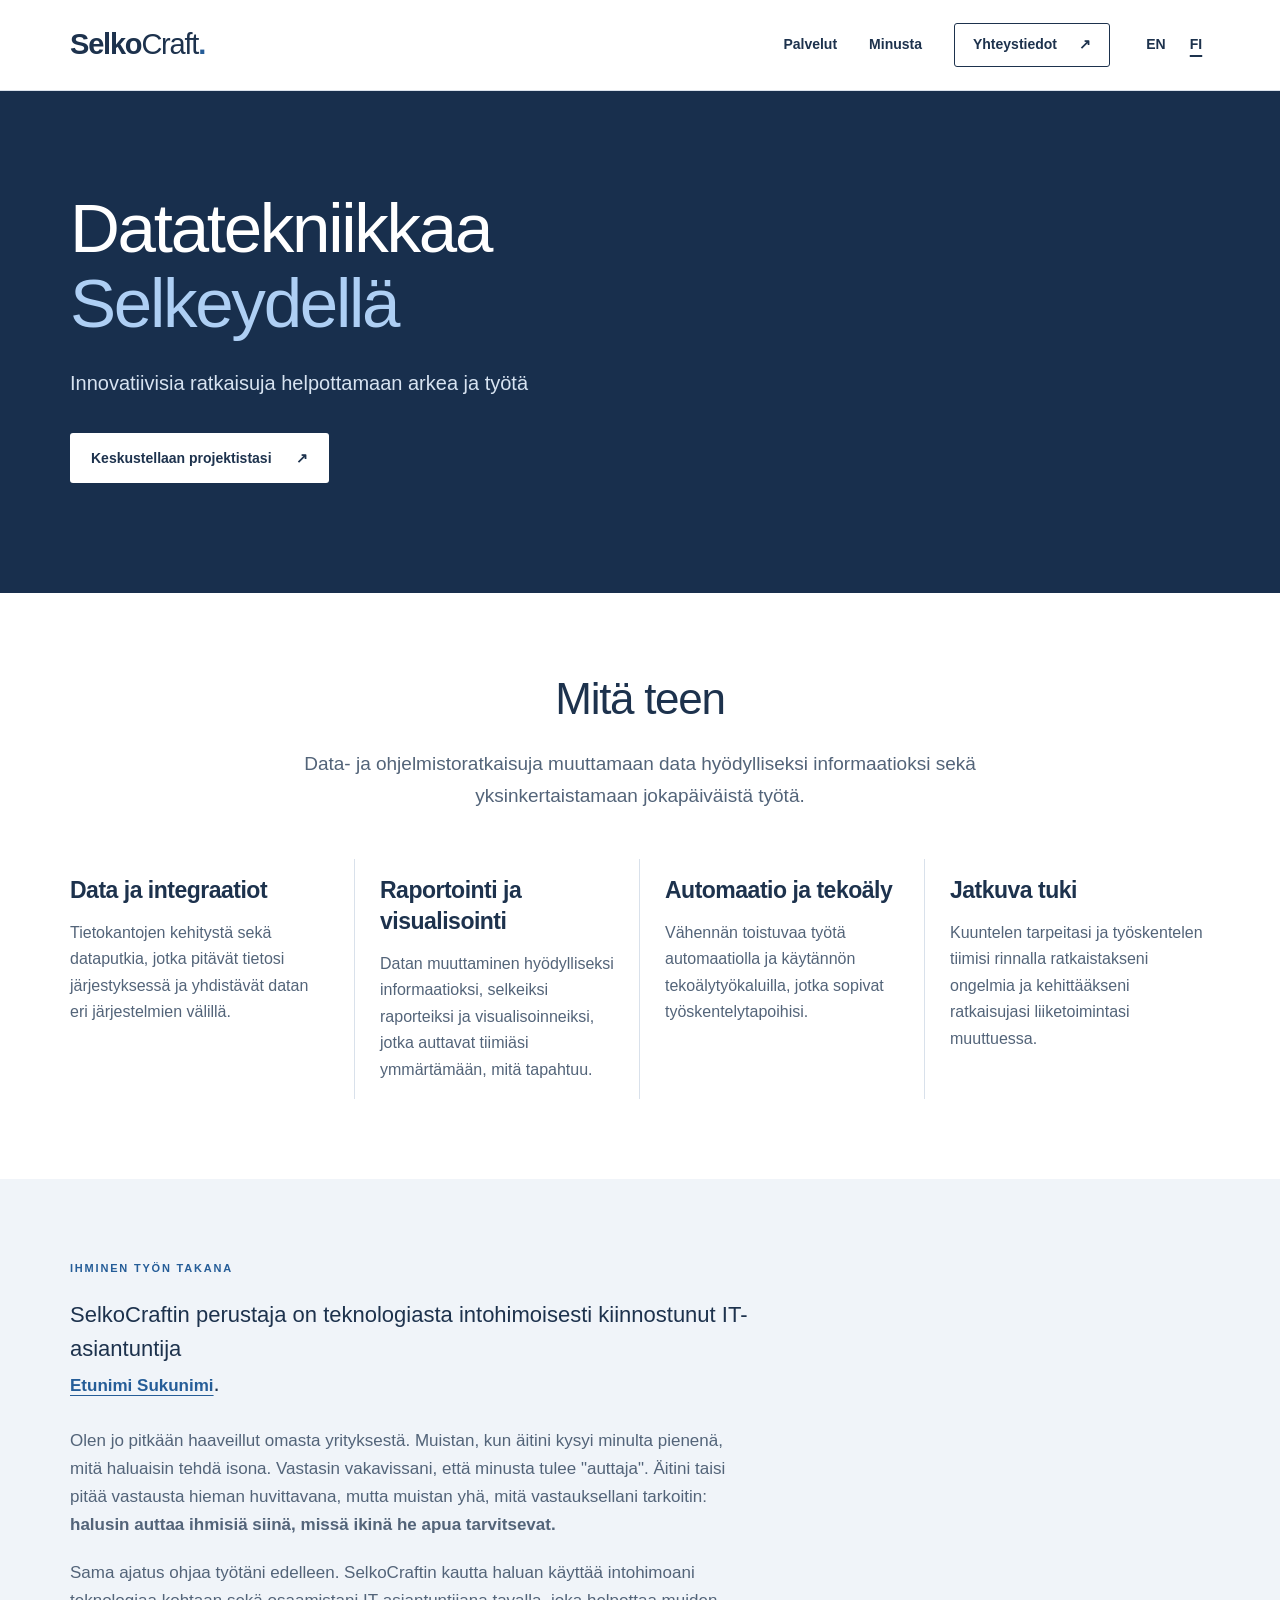
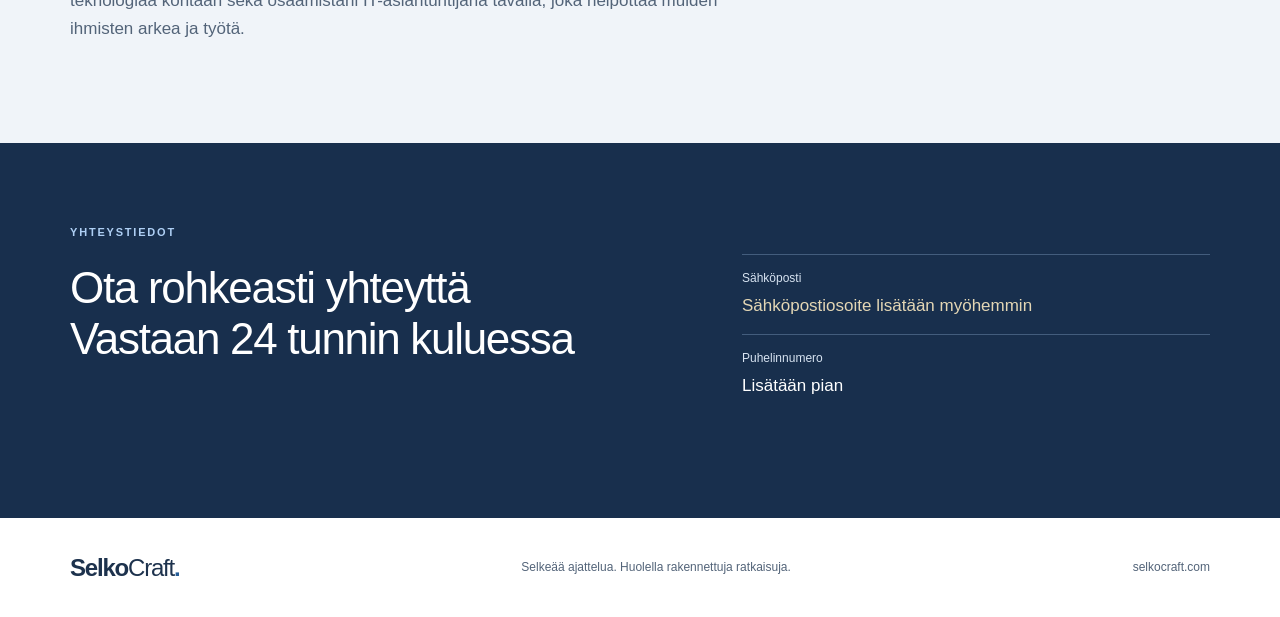
==== fi.html @ 9091d0bf "Initial commit" ====
<!doctype html>
<html lang="fi">
<head>
  <meta charset="utf-8">
  <meta name="viewport" content="width=device-width, initial-scale=1">
  <meta name="description" content="SelkoCraft Oy — datatekniikkaa, integraatioita ja automaatiota. Käytännön ratkaisuja, jotka helpottavat arkea ja työtä.">
  <title>SelkoCraft Oy — Datatekniikkaa Selkeydellä</title>
  <link rel="stylesheet" href="style2.css">
</head>
<body>
  <a class="skip-link" href="#main">Siirry sisältöön</a>

  <header class="site-header">
    <div class="container header-inner">
      <a class="brand" href="#home" aria-label="SelkoCraftin etusivu">Selko<span>Craft</span><span class="brand-mark" aria-hidden="true">.</span></a>
      <nav aria-label="Päävalikko">
        <a href="#services">Palvelut</a>
        <a href="#about">Minusta</a>
        <a class="nav-contact" href="#contact">Yhteystiedot <span aria-hidden="true">↗</span></a>
        <span class="language-switch" role="group" aria-label="Kieli">
          <a href="index.html" lang="en" hreflang="en" aria-label="In English">EN</a>
          <a href="fi.html" lang="fi" hreflang="fi" aria-label="Suomeksi" aria-current="page">FI</a>
        </span>
      </nav>
    </div>
  </header>

  <main id="main">
    <section class="hero home-simple" id="home" aria-labelledby="hero-title">
      <div class="container">
        <div class="home-content">
          <h1 id="hero-title">Datatekniikkaa<br><span>Selkeydellä</span></h1>
          <p class="hero-description">Innovatiivisia ratkaisuja helpottamaan arkea ja työtä</p>
          <a class="button button-light" href="#contact">Keskustellaan projektistasi <span aria-hidden="true">↗</span></a>
        </div>
      </div>
    </section>

    <section class="section services" id="services" aria-labelledby="services-title">
      <div class="container">
        <div class="services-heading">
          <h2 id="services-title">Mitä teen</h2>
          <p>Data- ja ohjelmistoratkaisuja muuttamaan data hyödylliseksi informaatioksi sekä yksinkertaistamaan jokapäiväistä työtä.</p>
        </div>
        <div class="service-areas">
          <article class="service-area">
            <h3>Data ja integraatiot</h3>
            <p>Tietokantojen kehitystä sekä dataputkia, jotka pitävät tietosi järjestyksessä ja yhdistävät datan eri järjestelmien välillä.</p>
          </article>
          <article class="service-area">
            <h3>Raportointi ja visualisointi</h3>
            <p>Datan muuttaminen hyödylliseksi informaatioksi, selkeiksi raporteiksi ja visualisoinneiksi, jotka auttavat tiimiäsi ymmärtämään, mitä tapahtuu.</p>
          </article>
          <article class="service-area">
            <h3>Automaatio ja tekoäly</h3>
            <p>Vähennän toistuvaa työtä automaatiolla ja käytännön tekoälytyökaluilla, jotka sopivat työskentelytapoihisi.</p>
          </article>
          <article class="service-area">
            <h3>Jatkuva tuki</h3>
            <p>Kuuntelen tarpeitasi ja työskentelen tiimisi rinnalla ratkaistakseni ongelmia ja kehittääkseni ratkaisujasi liiketoimintasi muuttuessa.</p>
          </article>
        </div>
      </div>
    </section>

    <section class="section about" id="about" aria-labelledby="about-title">
      <div class="container">
        <div class="about-story">
          <div class="story-header">
            <h2 class="eyebrow" id="about-title">IHMINEN TYÖN TAKANA</h2>
          </div>
          <div class="story-prose">
            <p class="story-lead">SelkoCraftin perustaja on teknologiasta intohimoisesti kiinnostunut IT-asiantuntija<br><!-- Paikkamerkki: vaihda linkki perustajan verkkosivuksi ennen julkaisua. -->
              <a class="founder-link" href="https://google.com">Etunimi Sukunimi</a>.</p>
            <p class="story-body">Olen jo pitkään haaveillut omasta yrityksestä. 
              Muistan, kun äitini kysyi minulta pienenä, mitä haluaisin tehdä isona. 
              Vastasin vakavissani, että minusta tulee "auttaja". 
              Äitini taisi pitää vastausta hieman huvittavana, 
              mutta muistan yhä, mitä vastauksellani tarkoitin: <b>halusin auttaa ihmisiä siinä, missä ikinä he apua tarvitsevat.</b></p>
            <p class="story-body">Sama ajatus ohjaa työtäni edelleen. 
              SelkoCraftin kautta haluan käyttää intohimoani teknologiaa kohtaan sekä osaamistani IT-asiantuntijana tavalla, 
              joka helpottaa muiden ihmisten arkea ja työtä.</p>
          </div>
        </div>
      </div>
    </section>

    <section class="section contact" id="contact" aria-labelledby="contact-title">
      <div class="container contact-layout">
        <div>
          <p class="eyebrow">YHTEYSTIEDOT</p>
          <h2 id="contact-title">Ota rohkeasti yhteyttä<br>Vastaan 24 tunnin kuluessa</h2>
        </div>
        <div class="contact-details">
          <dl>
            <div><dt>Sähköposti</dt><dd class="placeholder">Sähköpostiosoite lisätään myöhemmin</dd></div>
            <div><dt>Puhelinnumero</dt><dd>Lisätään pian</dd></div>
          </dl>
        </div>
      </div>
    </section>
  </main>

  <footer class="site-footer">
    <div class="container footer-inner">
      <a class="brand" href="#home">Selko<span>Craft</span><span class="brand-mark" aria-hidden="true">.</span></a>
      <p>Selkeää ajattelua. Huolella rakennettuja ratkaisuja.</p>
      <span class="footer-domain">selkocraft.com</span>
    </div>
  </footer>
</body>
</html>
---- style2.css ----
/* SELKOCRAFT OY
   Shared stylesheet for index.html and fi.html.
   Keep layout, accessibility and responsive rules here. */

/* 1. Theme — shared navy palette for English and Finnish. */
:root {
  --ink: #1d324d;
  --muted: #536479;
  --accent: #255d98;
  --hero: #182f4d;
  --hero-text: #d7e3f1;
  --highlight: #aecff4;
  --paper: #ffffff;
  --soft: #f0f4f9;
  --line: #d9e1eb;
  --content-width: 1140px;
}

/* 2. Base styles, typography and accessible links. */
* {
  box-sizing: border-box;
}

html {
  scroll-padding-top: 112px;
}

body {
  margin: 0;
  background: var(--paper);
  color: var(--ink);
  font-family: "Segoe UI", "Helvetica Neue", Arial, sans-serif;
  font-size: 17px;
  line-height: 1.65;
}

h1, h2, h3, p {
  margin-top: 0;
}

p {
  margin-bottom: 20px;
}

a {
  color: inherit;
  text-decoration: none;
}

a:hover {
  text-decoration: underline;
  text-underline-offset: 5px;
}

a:focus-visible {
  outline: 3px solid #b97528;
  outline-offset: 5px;
}

/* Shared page width. */
.container {
  width: min(var(--content-width), calc(100% - 96px));
  margin-inline: auto;
}

/* Keyboard skip link, revealed when focused. */
.skip-link {
  position: fixed;
  top: -100px;
  left: 16px;
  z-index: 20;
  padding: 12px 18px;
  background: var(--paper);
  color: var(--ink);
}

.skip-link:focus {
  top: 12px;
}

/* 3. Header and main navigation. */
.site-header {
  position: sticky;
  top: 0;
  z-index: 10;
  background: var(--paper);
  border-bottom: 1px solid var(--line);
}

.header-inner {
  display: flex;
  align-items: center;
  justify-content: space-between;
  gap: 28px;
  min-height: 90px;
}

.brand {
  white-space: nowrap;
  font-size: 29px;
  font-weight: 700;
  letter-spacing: -1.2px;
}

.brand > span:not(.brand-mark) {
  font-weight: 400;
}

.brand-mark {
  color: var(--accent);
}

nav {
  display: flex;
  align-items: center;
  gap: 32px;
  font-size: 14px;
  font-weight: 600;
}

nav a {
  display: inline-flex;
  align-items: center;
  min-height: 44px;
}

.nav-contact {
  gap: 22px;
  padding: 7px 18px;
  border: 1px solid var(--ink);
  border-radius: 3px;
}

.nav-contact:hover {
  background: var(--soft);
  text-decoration: none;
}

/* 4. Home section. */
.hero {
  background: var(--hero);
  color: white;
}

.eyebrow {
  margin-bottom: 21px;
  font-size: 11px;
  font-weight: 700;
  letter-spacing: 1.8px;
  color: var(--accent);
}

h1 {
  font-weight: 500;
  line-height: 1.08;
  letter-spacing: -2.3px;
}

h1 span {
  color: var(--highlight);
}

.hero-description {
  color: var(--hero-text);
  line-height: 1.55;
}

.button {
  display: inline-flex;
  align-items: center;
  justify-content: space-between;
  gap: 24px;
  min-height: 50px;
  padding: 13px 21px;
  border-radius: 3px;
  font-size: 14px;
  font-weight: 600;
}

.button-light {
  background: white;
  color: var(--ink);
}

.button-light:hover {
  background: var(--highlight);
  text-decoration: none;
}

/* Shared section spacing. */
.section {
  padding-block: 80px;
}

h2 {
  margin-bottom: 24px;
  font-size: clamp(32px, 3.5vw, 44px);
  font-weight: 500;
  line-height: 1.16;
  letter-spacing: -1.3px;
}

h3 {
  font-weight: 600;
  line-height: 1.35;
  letter-spacing: -0.5px;
}

/* 5. About section background. */
.about {
  background: var(--soft);
}

/* 6. Contact section. */
.contact {
  background: var(--hero);
  color: white;
}

.contact-layout {
  display: grid;
  grid-template-columns: 1.1fr 0.9fr;
  gap: 100px;
}

.contact .eyebrow {
  color: var(--highlight);
}

.contact-details {
  padding-top: 7px;
}

.contact-details dl {
  margin: 24px 0;
}

.contact-details dl > div {
  border-top: 1px solid #435d7d;
  padding-block: 14px;
}

.contact-details dt {
  font-size: 12px;
  color: var(--hero-text);
}

.contact-details dd {
  margin: 3px 0 0;
  font-size: 17px;
}

.placeholder {
  color: #e4d7b5;
}

/* 7. Footer. */
.footer-inner {
  display: flex;
  align-items: center;
  justify-content: space-between;
  gap: 24px;
  padding-block: 30px;
}

.footer-inner .brand {
  font-size: 24px;
}

.footer-inner p, .footer-domain {
  margin: 0;
  color: var(--muted);
  font-size: 12px;
}

/* Responsive layout — tablet. */
@media (max-width: 950px) {
  .container {
    width: calc(100% - 48px);
  }

  .contact-layout {
    gap: 45px;
  }
}

/* Responsive layout — phone. */
@media (max-width: 700px) {
  html {
    scroll-padding-top: 134px;
  }

  .container {
    width: calc(100% - 40px);
  }

  .header-inner {
    flex-wrap: wrap;
    justify-content: center;
    gap: 4px;
    padding-block: 12px;
  }

  .brand {
    font-size: 26px;
  }

  nav {
    justify-content: center;
    width: 100%;
    gap: 26px;
    font-size: 13px;
  }

  .nav-contact {
    border: 0;
    padding-inline: 0;
    gap: 8px;
  }

  .contact-layout {
    grid-template-columns: 1fr;
    gap: 32px;
  }

  h1 {
    font-size: clamp(39px, 8.8vw, 56px);
    letter-spacing: -1.6px;
  }

  .hero-description {
    font-size: 19px;
  }

  .section {
    padding-block: 52px;
  }

  .footer-inner {
    flex-wrap: wrap;
    gap: 12px 24px;
  }

  .footer-domain {
    width: 100%;
  }
}

/* Home layout — one left-aligned content block. */
.home-simple {
  padding: 100px 0 110px;
  text-align: left;
}

.home-simple .home-content {
  max-width: 760px;
  margin: 0;
}

.home-simple h1 {
  font-size: clamp(44px, 5.4vw, 72px);
  margin-bottom: 0;
}

.home-simple .hero-description {
  max-width: 510px;
  margin: 28px 0 34px;
  font-size: 20px;
}

/* Responsive layout — phone. */
@media (max-width: 700px) {
  .home-simple {
    padding: 62px 0 68px;
  }

  .home-simple h1 {
    font-size: clamp(39px, 9vw, 56px);
  }
}

.services-heading > p {
  color: var(--muted);
  font-size: 19px;
  margin-bottom: 0;
}

.service-area h3 {
  font-size: 23px;
  margin-bottom: 14px;
}

.service-area p {
  color: var(--muted);
  font-size: 16px;
  margin-bottom: 0;
}

/* 8. Services — centered introduction and four open columns. */
.services-heading {
  max-width: 720px;
  margin-bottom: 48px;
  text-align: center;
  margin-inline: auto;
}

.service-areas {
  display: grid;
  grid-template-columns: repeat(4, 1fr);
  gap: 0;
}

.service-area {
  min-width: 0;
  padding: 16px 25px;
  border-right: 1px solid var(--line);
}

.service-area:first-child {
  padding-left: 0;
}

.service-area:last-child {
  padding-right: 0;
  border-right: 0;
}

/* Responsive layout — tablet. */
@media (max-width: 950px) {
  .service-areas {
    grid-template-columns: repeat(2, 1fr);
    gap: 30px;
  }

  .service-area, .service-area:first-child, .service-area:last-child {
    padding: 0;
    border: 0;
  }
}

/* Services — stack into one column. */
@media (max-width: 600px) {
  .service-areas {
    grid-template-columns: 1fr;
  }

  .services-heading {
    text-align: left;
  }

  .service-area {
    padding-top: 20px;
    border-top: 1px solid var(--line);
  }
}

/* 9. Founder story — readable prose and a small section heading. */
.about-story {
  max-width: 760px;
}

.about-story h2.eyebrow {
  font-size: 11px;
  font-weight: 700;
  line-height: 1.65;
  letter-spacing: 1.8px;
  margin-bottom: 21px;
}

.about-story .story-lead {
  font-size: 22px;
  line-height: 1.55;
  color: var(--ink);
}

.about-story .story-body {
  max-width: 680px;
  color: var(--muted);
}

/* 10. Language selector — underline the current language. */
.language-switch {
  display: inline-flex;
  align-items: center;
  gap: 12px;
  white-space: nowrap;
}

.language-switch a {
  justify-content: center;
  min-width: 28px;
}

.language-switch a[aria-current="page"] {
  text-decoration: underline;
  text-decoration-thickness: 2px;
  text-underline-offset: 6px;
}

/* Narrow phones — allow navigation to wrap. */
@media (max-width: 420px) {
  .site-header nav {
    flex-wrap: wrap;
    column-gap: 12px;
    row-gap: 0;
  }

  html {
    scroll-padding-top: 180px;
  }
}

/* Founder website link — smaller than the introduction. */
.about-story .founder-link {
  display: inline-block;
  padding-block: 7px;
  font-size: 17px;
  font-weight: 600;
  color: var(--accent);
  text-decoration: underline;
  text-decoration-thickness: 1px;
  text-underline-offset: 4px;
}

.about-story .founder-link:hover {
  color: var(--ink);
  text-decoration-thickness: 2px;
}
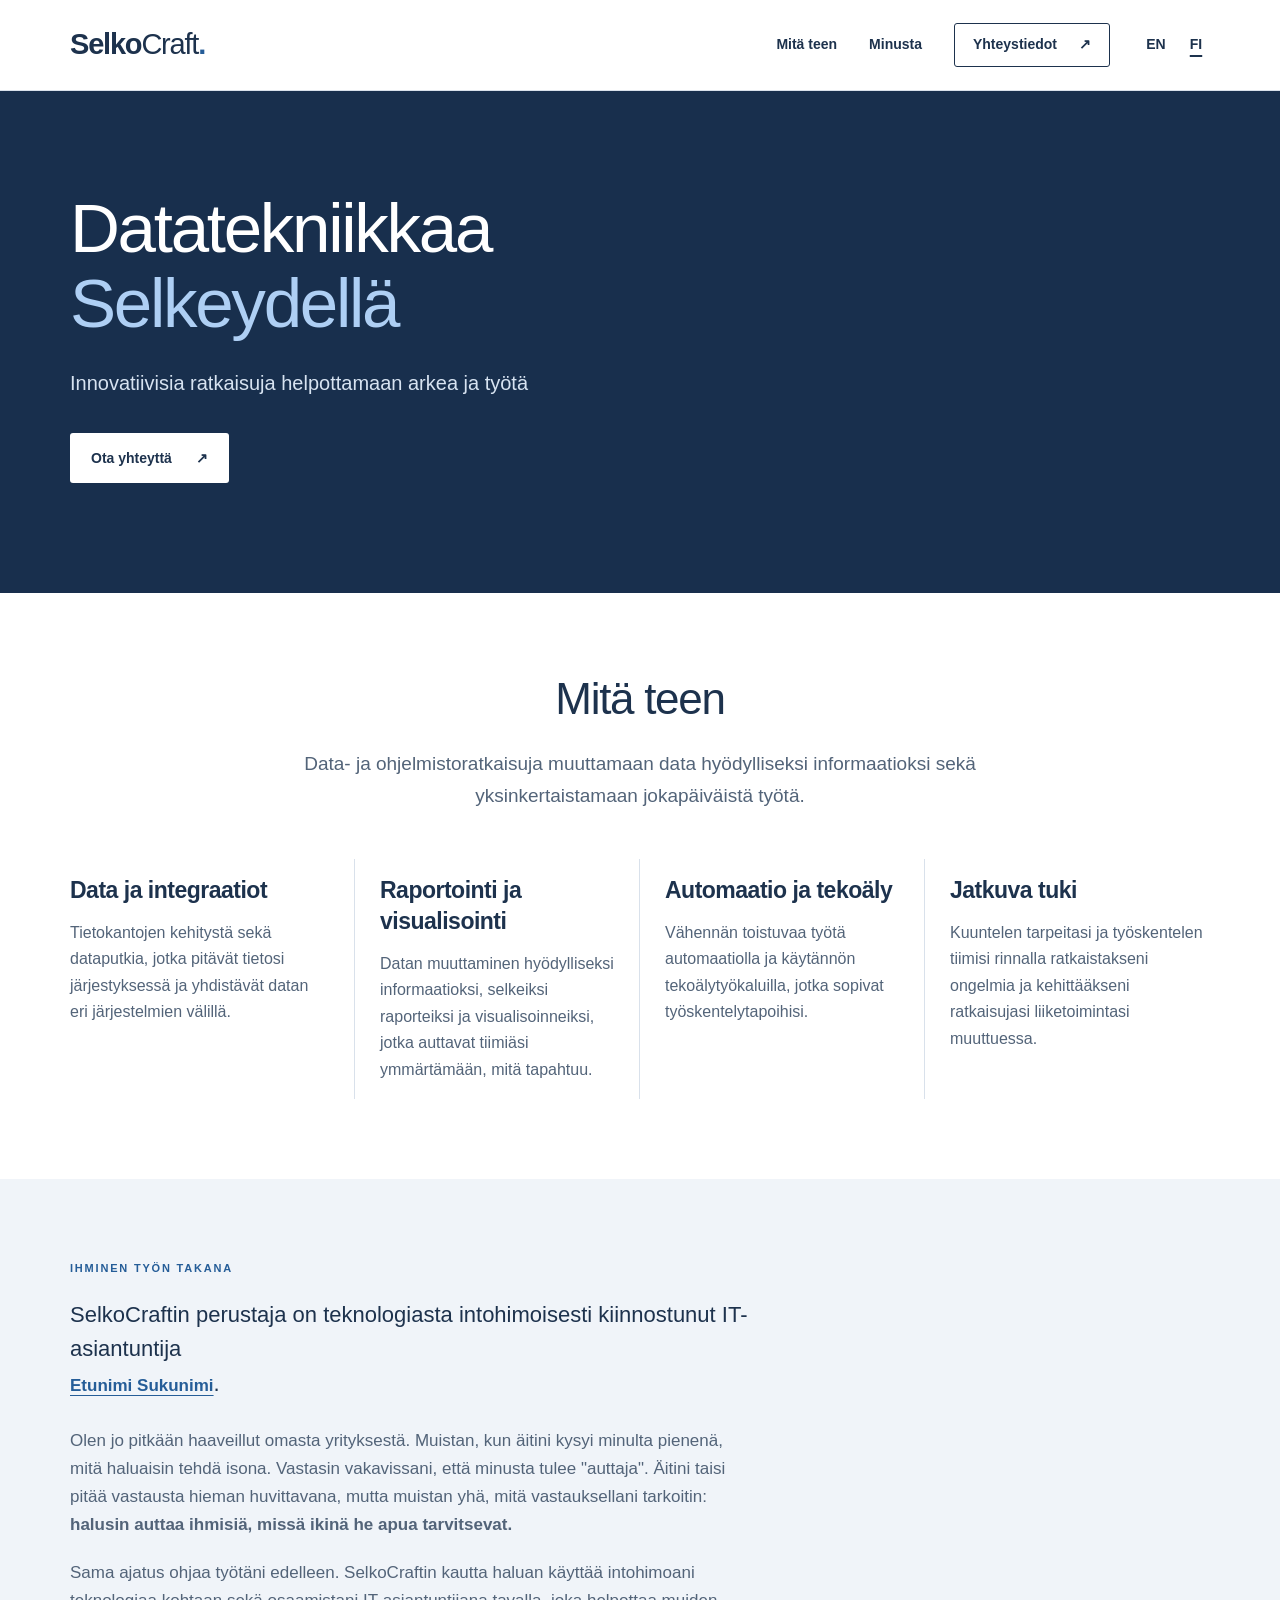
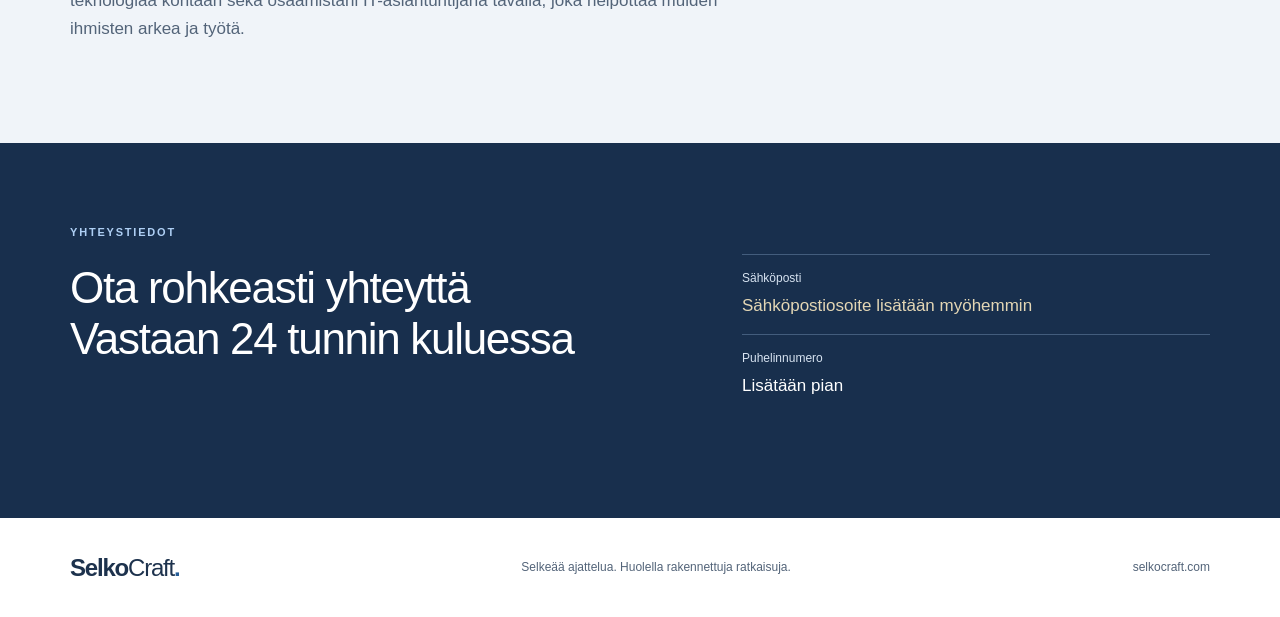
==== commit dca5f857: "Small grammar changes" ====
--- a/fi.html
+++ b/fi.html
@@ -14,7 +14,7 @@
     <div class="container header-inner">
       <a class="brand" href="#home" aria-label="SelkoCraftin etusivu">Selko<span>Craft</span><span class="brand-mark" aria-hidden="true">.</span></a>
       <nav aria-label="Päävalikko">
-        <a href="#services">Palvelut</a>
+        <a href="#services">Mitä teen</a>
         <a href="#about">Minusta</a>
         <a class="nav-contact" href="#contact">Yhteystiedot <span aria-hidden="true">↗</span></a>
         <span class="language-switch" role="group" aria-label="Kieli">
@@ -31,7 +31,7 @@
         <div class="home-content">
           <h1 id="hero-title">Datatekniikkaa<br><span>Selkeydellä</span></h1>
           <p class="hero-description">Innovatiivisia ratkaisuja helpottamaan arkea ja työtä</p>
-          <a class="button button-light" href="#contact">Keskustellaan projektistasi <span aria-hidden="true">↗</span></a>
+          <a class="button button-light" href="#contact">Ota yhteyttä<span aria-hidden="true">↗</span></a>
         </div>
       </div>
     </section>
@@ -76,7 +76,7 @@
               Muistan, kun äitini kysyi minulta pienenä, mitä haluaisin tehdä isona. 
               Vastasin vakavissani, että minusta tulee "auttaja". 
               Äitini taisi pitää vastausta hieman huvittavana, 
-              mutta muistan yhä, mitä vastauksellani tarkoitin: <b>halusin auttaa ihmisiä siinä, missä ikinä he apua tarvitsevat.</b></p>
+              mutta muistan yhä, mitä vastauksellani tarkoitin: <b>halusin auttaa ihmisiä, missä ikinä he apua tarvitsevat.</b></p>
             <p class="story-body">Sama ajatus ohjaa työtäni edelleen. 
               SelkoCraftin kautta haluan käyttää intohimoani teknologiaa kohtaan sekä osaamistani IT-asiantuntijana tavalla, 
               joka helpottaa muiden ihmisten arkea ja työtä.</p>
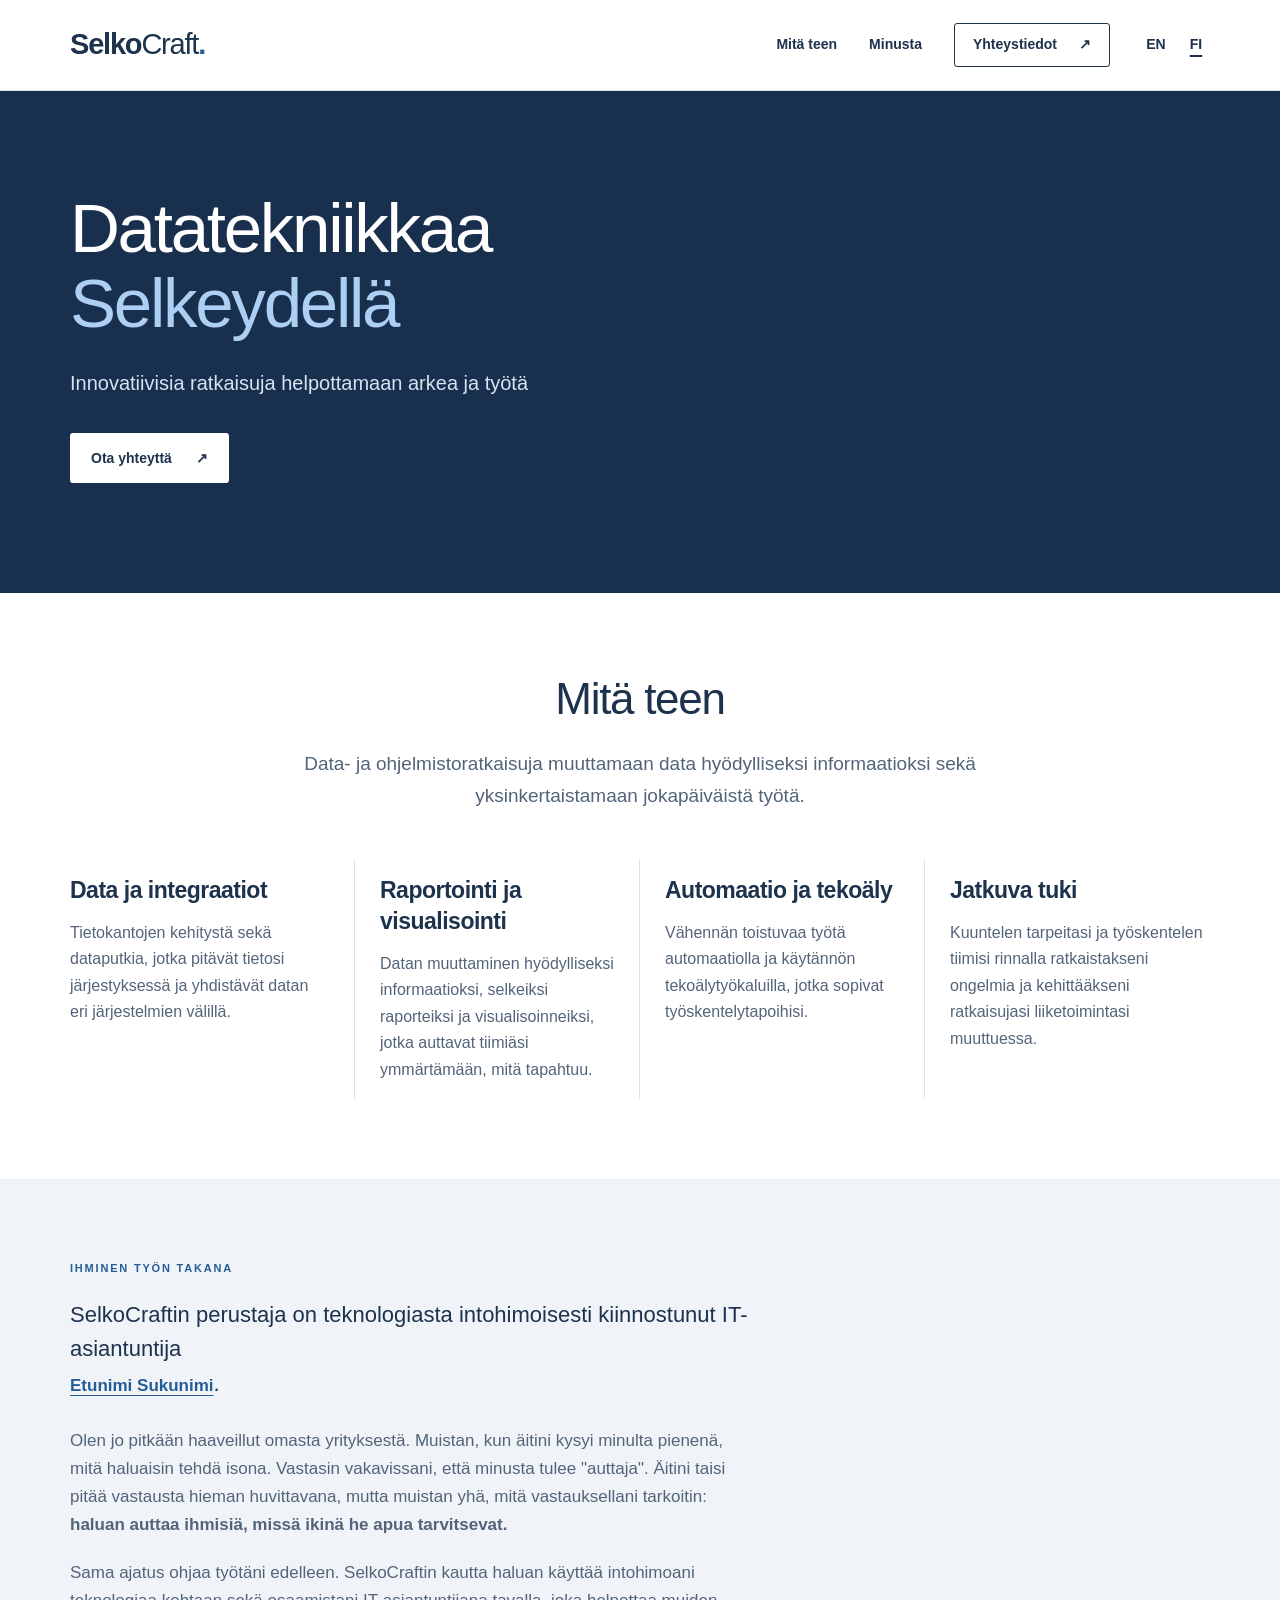
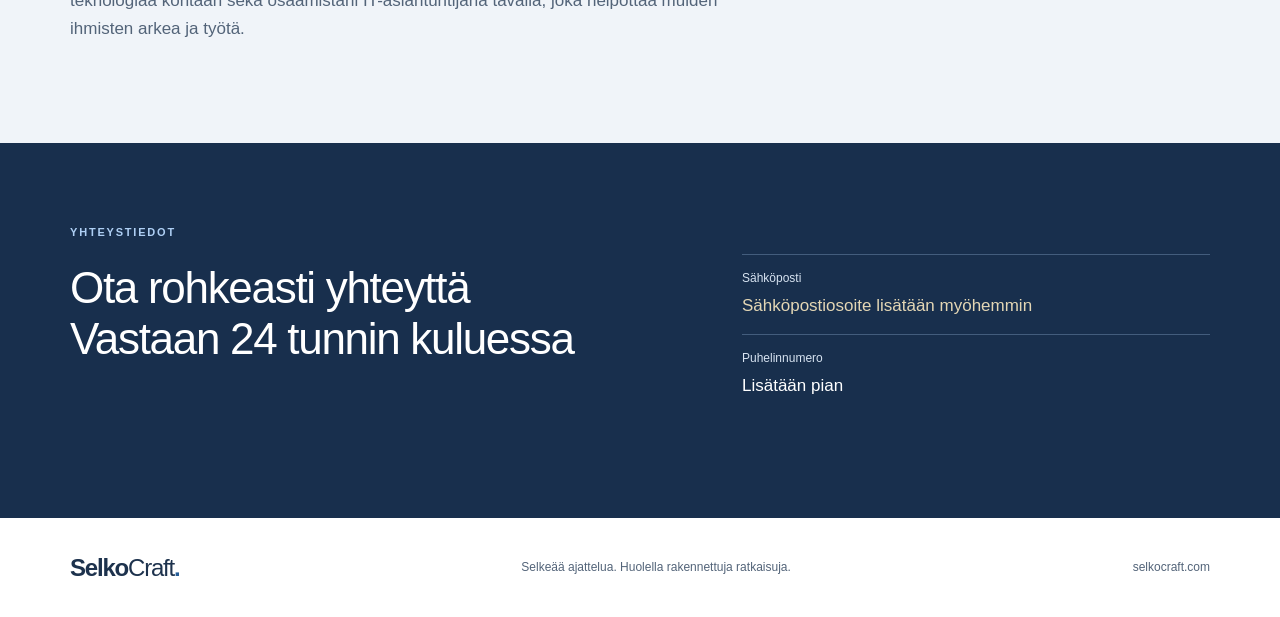
==== commit a2b24eec: "Change grammar" ====
--- a/fi.html
+++ b/fi.html
@@ -76,7 +76,7 @@
               Muistan, kun äitini kysyi minulta pienenä, mitä haluaisin tehdä isona. 
               Vastasin vakavissani, että minusta tulee "auttaja". 
               Äitini taisi pitää vastausta hieman huvittavana, 
-              mutta muistan yhä, mitä vastauksellani tarkoitin: <b>halusin auttaa ihmisiä, missä ikinä he apua tarvitsevat.</b></p>
+              mutta muistan yhä, mitä vastauksellani tarkoitin: <b>haluan auttaa ihmisiä, missä ikinä he apua tarvitsevat.</b></p>
             <p class="story-body">Sama ajatus ohjaa työtäni edelleen. 
               SelkoCraftin kautta haluan käyttää intohimoani teknologiaa kohtaan sekä osaamistani IT-asiantuntijana tavalla, 
               joka helpottaa muiden ihmisten arkea ja työtä.</p>
